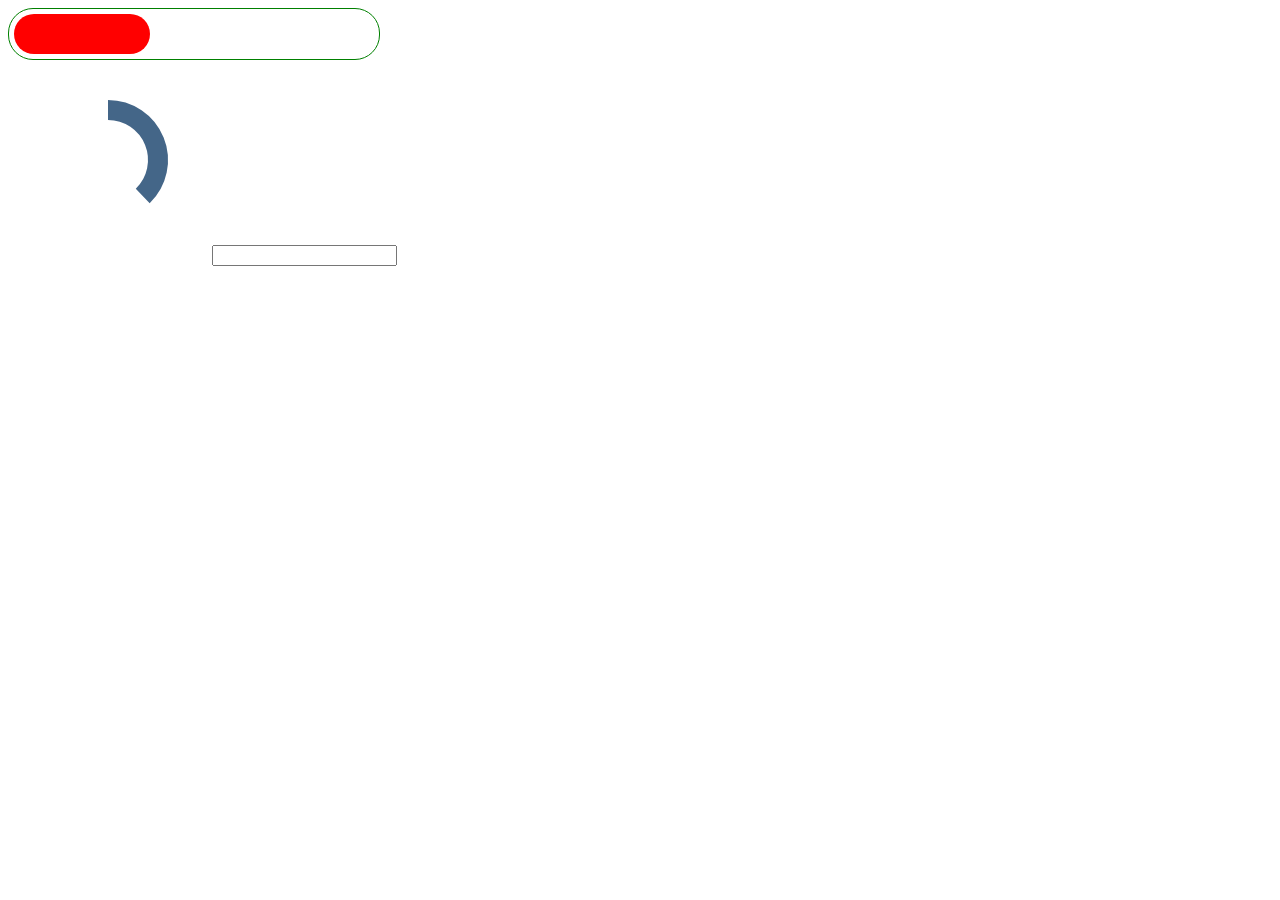
==== index.html @ d07367f9 "Repo init" ====
<!DOCTYPE html>
<html>
<head>
	<title></title>
	<script type="text/javascript" src="script.js"></script>
	<style type="text/css">
		#progress {
			height: 40px;
			background-color: red;
			border-radius: 20px;
			margin: 5px;
		}
		#progress-border {
			height: 50px;
			width: 370px;
			border-radius: 25px;
			border: solid 1px green;
		}
		svg {
    		height: 200px;
    		width: 200px;
		}
	</style>
</head>
<body>
	<div id="progress-border">
		<div id="progress"></div>
	</div>
	<svg>
		<path id="arc1" fill="none" stroke="#446688" stroke-width="20" />
  	</svg>

	<input type="text" id="percent" onchange="progress.setValue(this.value);">
	
	<script type="text/javascript">
		
	</script>
</body>
</html>
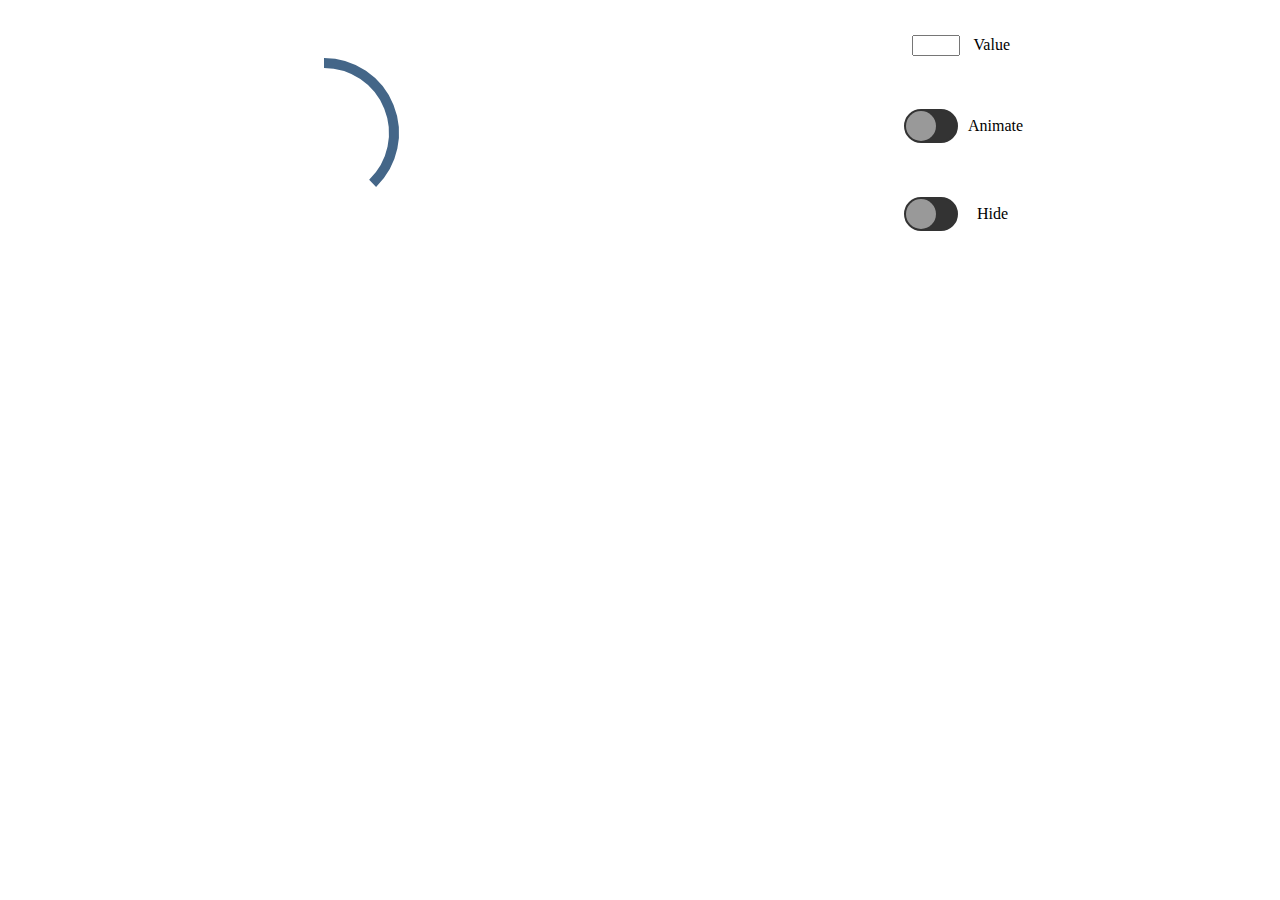
==== commit 2c4f1991: "Almost done" ====
--- a/index.html
+++ b/index.html
@@ -1,39 +1,39 @@
 <!DOCTYPE html>
 <html>
 <head>
-	<title></title>
+	<title>Progress Bar</title>
+	<meta charset="utf-8">
 	<script type="text/javascript" src="script.js"></script>
-	<style type="text/css">
-		#progress {
-			height: 40px;
-			background-color: red;
-			border-radius: 20px;
-			margin: 5px;
-		}
-		#progress-border {
-			height: 50px;
-			width: 370px;
-			border-radius: 25px;
-			border: solid 1px green;
-		}
-		svg {
-    		height: 200px;
-    		width: 200px;
-		}
-	</style>
+	<link rel="stylesheet" type="text/css" href="style.css">
 </head>
 <body>
-	<div id="progress-border">
-		<div id="progress"></div>
+	<div id="wrapper">
+		<div class="section">
+			<svg>
+				<path id="progress" fill="none" stroke="#446688" stroke-width="10" />
+		  	</svg>
+		</div>
+
+		<div class="section">
+			<div class="input-wrap">
+				<input type="text" id="percent">
+				<label for="percent">Value</label>
+			</div>
+
+			<div class="input-wrap">
+				<div class="switch-border" id="animate-switch" enabled="false">
+					<div class="switch-slider"></div>
+				</div>
+				<label for="animate-switch">Animate</label>
+			</div>
+
+			<div class="input-wrap">
+				<div class="switch-border" id="hide-switch" enabled="false">
+					<div class="switch-slider"></div>
+				</div>
+				<label for="hide-switch">Hide</label>
+			</div>
+		</div>
 	</div>
-	<svg>
-		<path id="arc1" fill="none" stroke="#446688" stroke-width="20" />
-  	</svg>
-
-	<input type="text" id="percent" onchange="progress.setValue(this.value);">
-	
-	<script type="text/javascript">
-		
-	</script>
 </body>
 </html>--- a/style.css
+++ b/style.css
@@ -0,0 +1,86 @@
+#wrapper {
+	width: 100%;
+	display: flex;
+	justify-content: space-around;
+	flex-direction: column;
+}
+
+@media (min-width: 420px) {
+	#wrapper {
+		flex-direction: row;
+	}
+}
+
+.section {
+	margin: auto;
+	width: 250px;
+	height: 250px;
+	display: flex;
+	justify-content: space-around;
+	flex-direction: column;
+}
+
+.input-wrap {
+	display: flex;
+	justify-content: center;
+	flex-direction: row;
+}
+
+input, label {
+	width: 40px;
+	text-align: right;
+	margin-top: auto;
+	margin: auto 0px auto 10px;
+}
+
+svg {
+	margin: auto;
+	height: 180px;
+	width: 180px;
+}
+
+[animated = "yes"] {
+	animation: rotate 3s infinite linear;
+	transform-origin: center;
+}
+
+@keyframes rotate {
+	100% {
+		transform: rotate(360deg);
+	}
+}
+
+/* Switch */
+.switch-border {
+	width: 50px;
+	height: 30px;
+	background-color: #333333;
+	border-radius: 20px;
+	border: solid 2px #333333;
+	animation: switch-border 1s reverse ease;
+	animation-fill-mode: forwards;
+}
+
+.switch-border[enabled = "true"] {
+	background-color: #44ff44;
+	border-color: #44ff44;
+}
+
+.switch-slider {
+	width: 30px;
+	height: 30px;
+	border-radius: 20px;
+	background-color: #999999;
+	animation: switch-slider 1s reverse ease;
+	animation-fill-mode: forwards;
+}
+
+.switch-border[enabled = "true"] > .switch-slider {
+	transform: translateX(20px);
+	background-color: #ffffff;
+}
+
+
+
+
+
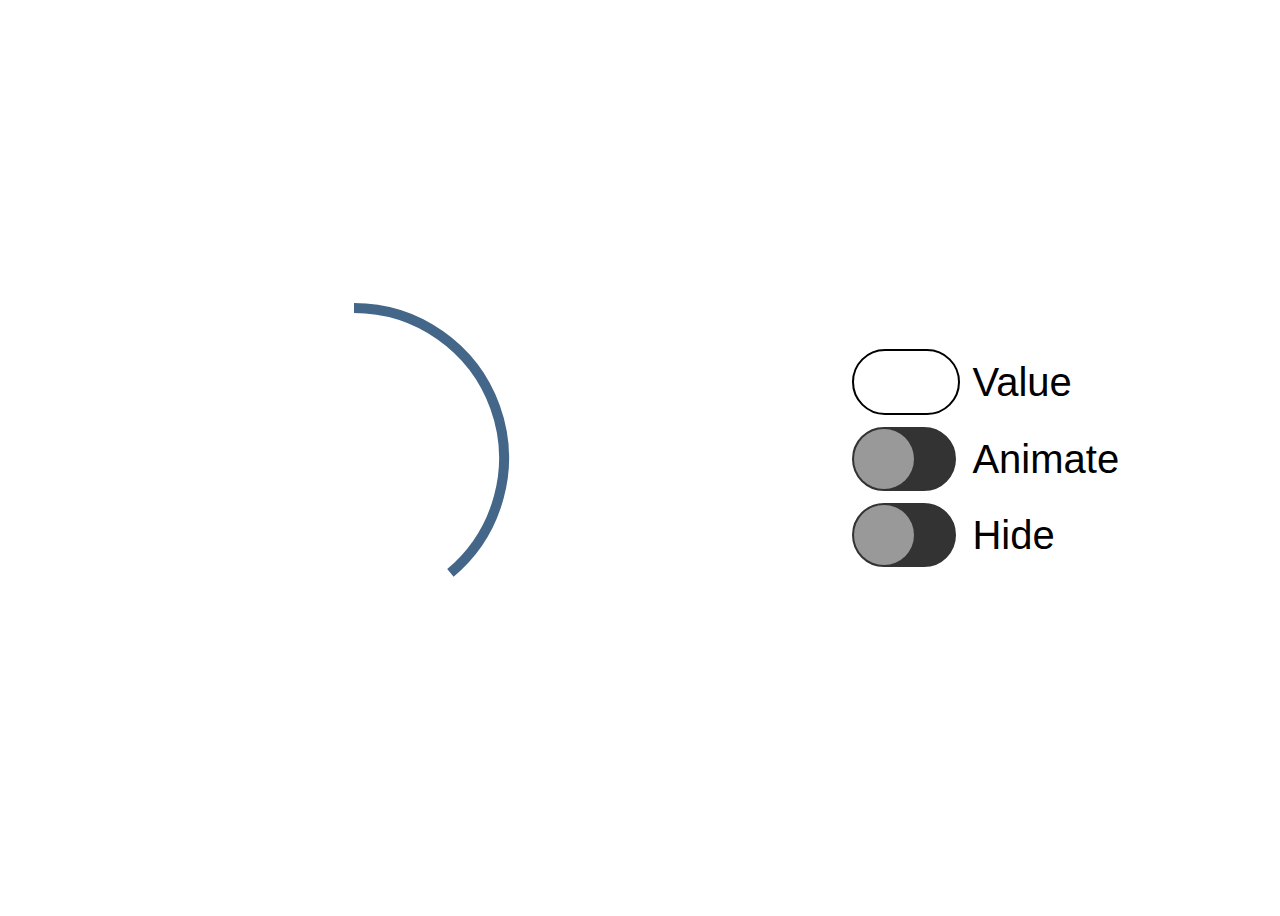
==== commit 2d087d19: "Fixes" ====
--- a/index.html
+++ b/index.html
@@ -3,18 +3,20 @@
 <head>
 	<title>Progress Bar</title>
 	<meta charset="utf-8">
+	<meta name="viewport" content="width=device-width, initial-scale=1.0, maximum-scale=1.0, user-scalable=no">
 	<script type="text/javascript" src="script.js"></script>
 	<link rel="stylesheet" type="text/css" href="style.css">
 </head>
 <body>
 	<div id="wrapper">
-		<div class="section">
+		<div class="canvas-section section">
 			<svg>
 				<path id="progress" fill="none" stroke="#446688" stroke-width="10" />
 		  	</svg>
 		</div>
 
-		<div class="section">
+	<!--
+		<div class="controls-section section">
 			<div class="input-wrap">
 				<input type="text" id="percent">
 				<label for="percent">Value</label>
@@ -34,6 +36,38 @@
 				<label for="hide-switch">Hide</label>
 			</div>
 		</div>
+	-->
+
+		<table>
+			<tr>
+				<td>
+					<input type="text" id="percent">
+				</td>
+				<td>
+					<label for="percent">Value</label>
+				</td>
+			</tr>
+			<tr>
+				<td>
+					<div class="switch-border" id="animate-switch" enabled="false">
+						<div class="switch-slider"></div>
+					</div>
+				</td>
+				<td>
+					<label for="animate-switch">Animate</label>
+				</td>
+			</tr>
+			<tr>
+				<td>
+					<div class="switch-border" id="hide-switch" enabled="false">
+						<div class="switch-slider"></div>
+					</div>
+				</td>
+				<td>
+					<label for="hide-switch">Hide</label>
+				</td>
+			</tr>
+		</table>
 	</div>
 </body>
 </html>--- a/style.css
+++ b/style.css
@@ -1,42 +1,68 @@
 #wrapper {
+	font-family: Arial;
 	width: 100%;
+	height: 100vh;
+	display: flex;
+	justify-content: space-around;
+	/*flex-direction: column;*/
+}
+
+@media all and (orientation: landscape) {
+	#wrapper {
+		flex-direction: row;
+	}
+}
+
+
+@media all and (orientation: portrait) {
+	#wrapper {
+		flex-direction: column;
+	}
+}
+
+.section {
+	margin: auto;
 	display: flex;
 	justify-content: space-around;
 	flex-direction: column;
 }
 
-@media (min-width: 420px) {
-	#wrapper {
-		flex-direction: row;
-	}
+.canvas-section {
+	height: 400px;
 }
 
-.section {
-	margin: auto;
-	width: 250px;
-	height: 250px;
-	display: flex;
-	justify-content: space-around;
-	flex-direction: column;
+.controls-section{
+	height: 200px;
 }
 
 .input-wrap {
+	margin: 5px;
 	display: flex;
 	justify-content: center;
 	flex-direction: row;
 }
 
 input, label {
+	font-size: 40px;
 	width: 40px;
 	text-align: right;
 	margin-top: auto;
-	margin: auto 0px auto 10px;
+	/*margin: auto 10px auto 20px;*/
+}
+
+input[type = "text"] {
+	font-size: 40px;
+	text-align: center;
+	height: 60px;
+	width: 100px;
+	border-radius: 40px;
+	border: solid 2px #000000;
 }
 
 svg {
 	margin: auto;
-	height: 180px;
-	width: 180px;
+	height: 400px;
+	width: 400px;
 }
 
 [animated = "yes"] {
@@ -52,10 +78,10 @@
 
 /* Switch */
 .switch-border {
-	width: 50px;
-	height: 30px;
+	width: 100px;
+	height: 60px;
 	background-color: #333333;
-	border-radius: 20px;
+	border-radius: 40px;
 	border: solid 2px #333333;
 	animation: switch-border 1s reverse ease;
 	animation-fill-mode: forwards;
@@ -67,17 +93,26 @@
 }
 
 .switch-slider {
-	width: 30px;
-	height: 30px;
-	border-radius: 20px;
+	width: 60px;
+	height: 60px;
+	border-radius: 40px;
 	background-color: #999999;
 	animation: switch-slider 1s reverse ease;
 	animation-fill-mode: forwards;
 }
 
 .switch-border[enabled = "true"] > .switch-slider {
-	transform: translateX(20px);
+	transform: translateX(40px);
 	background-color: #ffffff;
+}
+
+table {
+	text-align: left;
+	margin: auto;
+}
+
+td {
+	padding: 5px;
 }
 
 
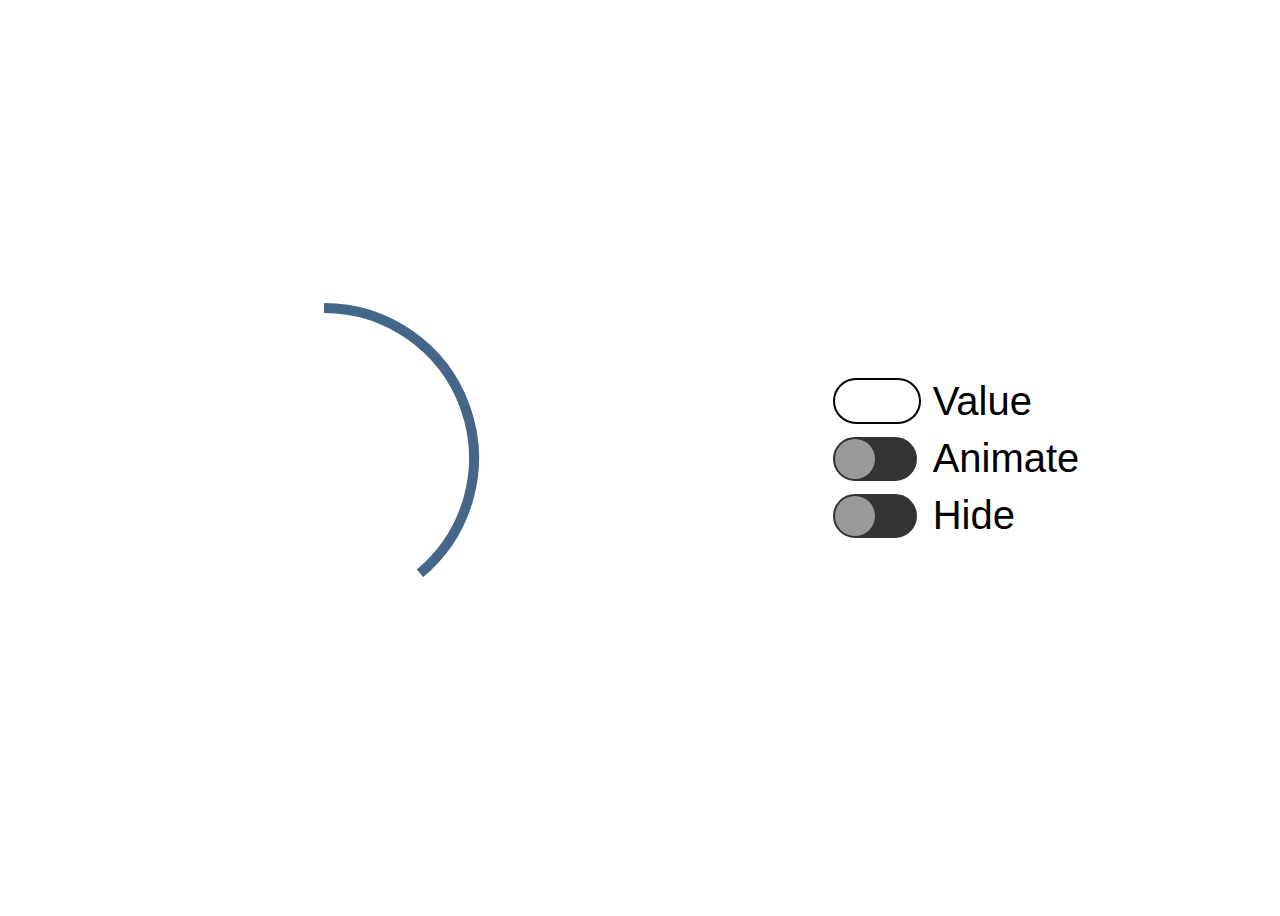
==== commit 4afb57a4: "Fix" ====
--- a/index.html
+++ b/index.html
@@ -37,37 +37,38 @@
 			</div>
 		</div>
 	-->
-
-		<table>
-			<tr>
-				<td>
-					<input type="text" id="percent">
-				</td>
-				<td>
-					<label for="percent">Value</label>
-				</td>
-			</tr>
-			<tr>
-				<td>
-					<div class="switch-border" id="animate-switch" enabled="false">
-						<div class="switch-slider"></div>
-					</div>
-				</td>
-				<td>
-					<label for="animate-switch">Animate</label>
-				</td>
-			</tr>
-			<tr>
-				<td>
-					<div class="switch-border" id="hide-switch" enabled="false">
-						<div class="switch-slider"></div>
-					</div>
-				</td>
-				<td>
-					<label for="hide-switch">Hide</label>
-				</td>
-			</tr>
-		</table>
+		<div class="section controls-section">
+			<table>
+				<tr>
+					<td>
+						<input type="text" id="percent">
+					</td>
+					<td>
+						<label for="percent">Value</label>
+					</td>
+				</tr>
+				<tr>
+					<td>
+						<div class="switch-border" id="animate-switch" enabled="false">
+							<div class="switch-slider"></div>
+						</div>
+					</td>
+					<td>
+						<label for="animate-switch">Animate</label>
+					</td>
+				</tr>
+				<tr>
+					<td>
+						<div class="switch-border" id="hide-switch" enabled="false">
+							<div class="switch-slider"></div>
+						</div>
+					</td>
+					<td>
+						<label for="hide-switch">Hide</label>
+					</td>
+				</tr>
+			</table>
+		</div>
 	</div>
 </body>
 </html>--- a/style.css
+++ b/style.css
@@ -11,12 +11,20 @@
 	#wrapper {
 		flex-direction: row;
 	}
+
+	.section{
+		width: 50%;
+	}
 }
 
 
 @media all and (orientation: portrait) {
 	#wrapper {
 		flex-direction: column;
+	}
+
+	.section {
+		height: 50%;
 	}
 }
 
@@ -26,7 +34,7 @@
 	justify-content: space-around;
 	flex-direction: column;
 }
-
+/*
 .canvas-section {
 	height: 400px;
 }
@@ -34,7 +42,7 @@
 .controls-section{
 	height: 200px;
 }
-
+*/
 .input-wrap {
 	margin: 5px;
 	display: flex;
@@ -51,10 +59,10 @@
 }
 
 input[type = "text"] {
-	font-size: 40px;
+	font-size: 25px;
 	text-align: center;
-	height: 60px;
-	width: 100px;
+	height: 40px;
+	width: 80px;
 	border-radius: 40px;
 	border: solid 2px #000000;
 }
@@ -78,8 +86,8 @@
 
 /* Switch */
 .switch-border {
-	width: 100px;
-	height: 60px;
+	width: 80px;
+	height: 40px;
 	background-color: #333333;
 	border-radius: 40px;
 	border: solid 2px #333333;
@@ -93,8 +101,8 @@
 }
 
 .switch-slider {
-	width: 60px;
-	height: 60px;
+	width: 40px;
+	height: 40px;
 	border-radius: 40px;
 	background-color: #999999;
 	animation: switch-slider 1s reverse ease;
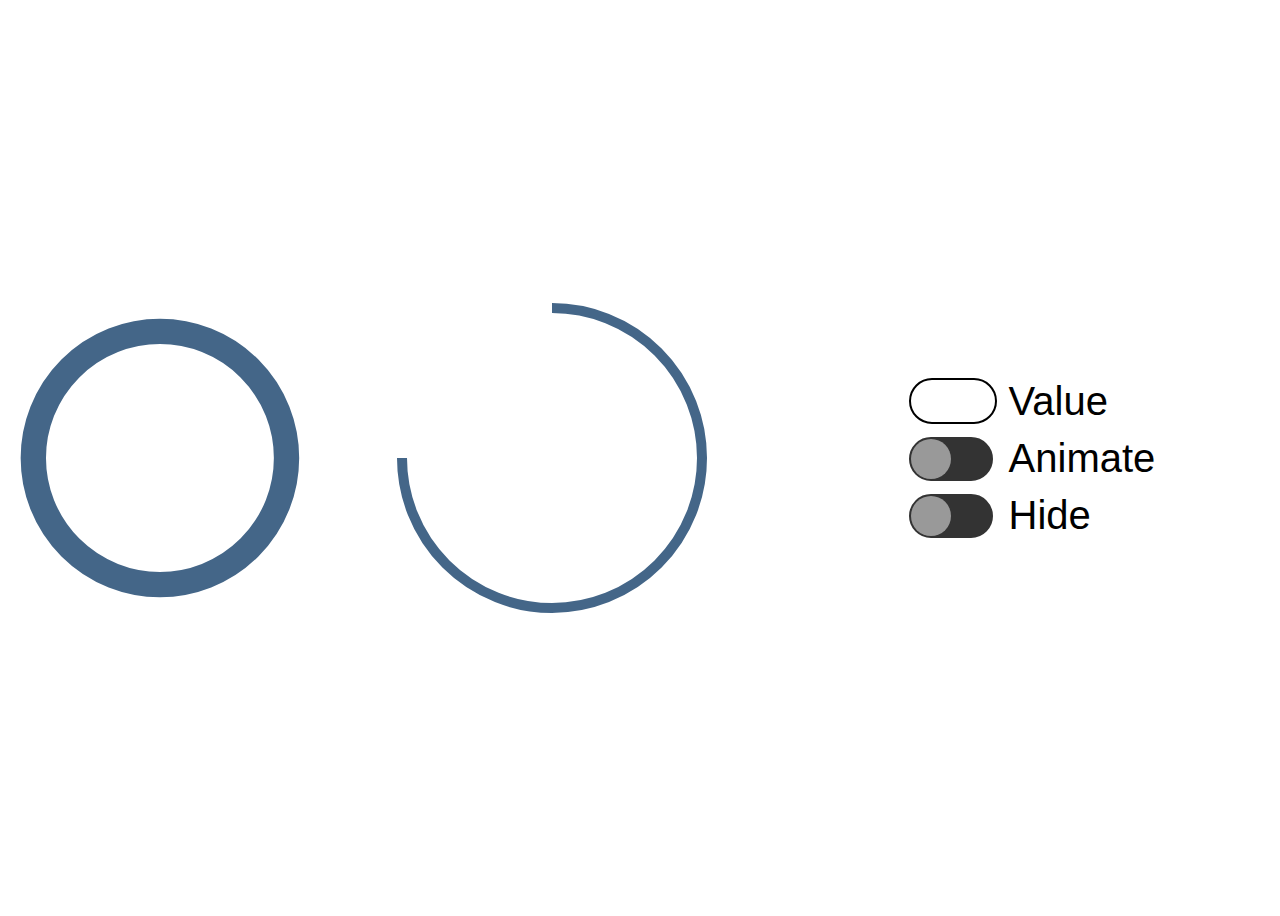
==== commit 565fa710: "New svg" ====
--- a/index.html
+++ b/index.html
@@ -9,6 +9,9 @@
 </head>
 <body>
 	<div id="wrapper">
+		<svg viewBox="0 0 120 120" version="1.1" xmlns="http://www.w3.org/2000/svg">
+  			<circle cx="60" cy="60" r="50" fill="none" stroke="#446688" stroke-width="10" />
+		</svg>
 		<div class="canvas-section section">
 			<svg>
 				<path id="progress" fill="none" stroke="#446688" stroke-width="10" />
--- a/style.css
+++ b/style.css
@@ -86,8 +86,8 @@
 
 /* Switch */
 .switch-border {
-	width: 80px;
-	height: 40px;
+	width: 80px !important;
+	height: 40px !important;
 	background-color: #333333;
 	border-radius: 40px;
 	border: solid 2px #333333;
@@ -123,7 +123,18 @@
 	padding: 5px;
 }
 
+circle {
+	stroke-dasharray: 550 0;
+  	animation: dasharray 5s infinite alternate;
+}
+
+@keyframes dasharray {
+  100% {
+    stroke-dasharray: 0 500;
+  }
+}
 
 
 
 
+
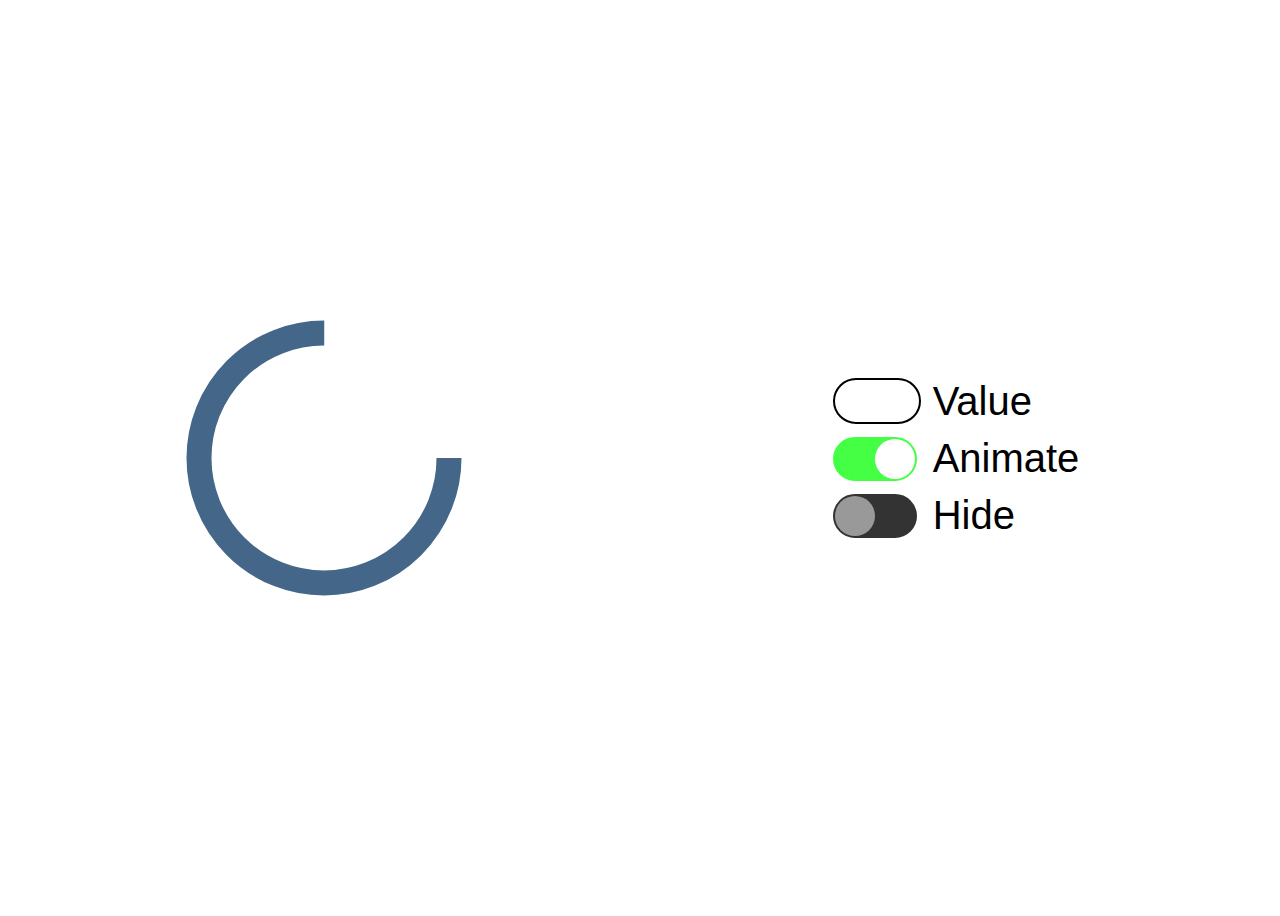
==== commit 968d231c: "New SVaG" ====
--- a/index.html
+++ b/index.html
@@ -9,37 +9,13 @@
 </head>
 <body>
 	<div id="wrapper">
-		<svg viewBox="0 0 120 120" version="1.1" xmlns="http://www.w3.org/2000/svg">
-  			<circle cx="60" cy="60" r="50" fill="none" stroke="#446688" stroke-width="10" />
-		</svg>
+		
 		<div class="canvas-section section">
-			<svg>
-				<path id="progress" fill="none" stroke="#446688" stroke-width="10" />
-		  	</svg>
+			<svg viewBox="0 0 120 120" version="1.1" xmlns="http://www.w3.org/2000/svg">
+  				<circle id="progress" cx="60" cy="60" r="50"/>
+			</svg>
 		</div>
 
-	<!--
-		<div class="controls-section section">
-			<div class="input-wrap">
-				<input type="text" id="percent">
-				<label for="percent">Value</label>
-			</div>
-
-			<div class="input-wrap">
-				<div class="switch-border" id="animate-switch" enabled="false">
-					<div class="switch-slider"></div>
-				</div>
-				<label for="animate-switch">Animate</label>
-			</div>
-
-			<div class="input-wrap">
-				<div class="switch-border" id="hide-switch" enabled="false">
-					<div class="switch-slider"></div>
-				</div>
-				<label for="hide-switch">Hide</label>
-			</div>
-		</div>
-	-->
 		<div class="section controls-section">
 			<table>
 				<tr>
@@ -52,7 +28,7 @@
 				</tr>
 				<tr>
 					<td>
-						<div class="switch-border" id="animate-switch" enabled="false">
+						<div class="switch-border" id="animate-switch" enabled="true">
 							<div class="switch-slider"></div>
 						</div>
 					</td>
--- a/style.css
+++ b/style.css
@@ -69,13 +69,13 @@
 
 svg {
 	margin: auto;
-	height: 400px;
-	width: 400px;
+	height: 300px;
+	width: 300px;
 }
 
-[animated = "yes"] {
+#progress {
 	animation: rotate 3s infinite linear;
-	transform-origin: center;
+	transform-origin: center;	
 }
 
 @keyframes rotate {
@@ -124,14 +124,18 @@
 }
 
 circle {
-	stroke-dasharray: 550 0;
-  	animation: dasharray 5s infinite alternate;
+	fill: none;
+	stroke: #446688;
+	stroke-width: 10;
+	transition: stroke-dasharray 0.5s ease-out;
+	/*stroke-dasharray: 100 360;*/
+  	/*animation: dasharray 5s infinite alternate;*/
 }
 
 @keyframes dasharray {
-  100% {
-    stroke-dasharray: 0 500;
-  }
+  	100% {
+   		stroke-dasharray: 0 500;
+  	}
 }
 
 
